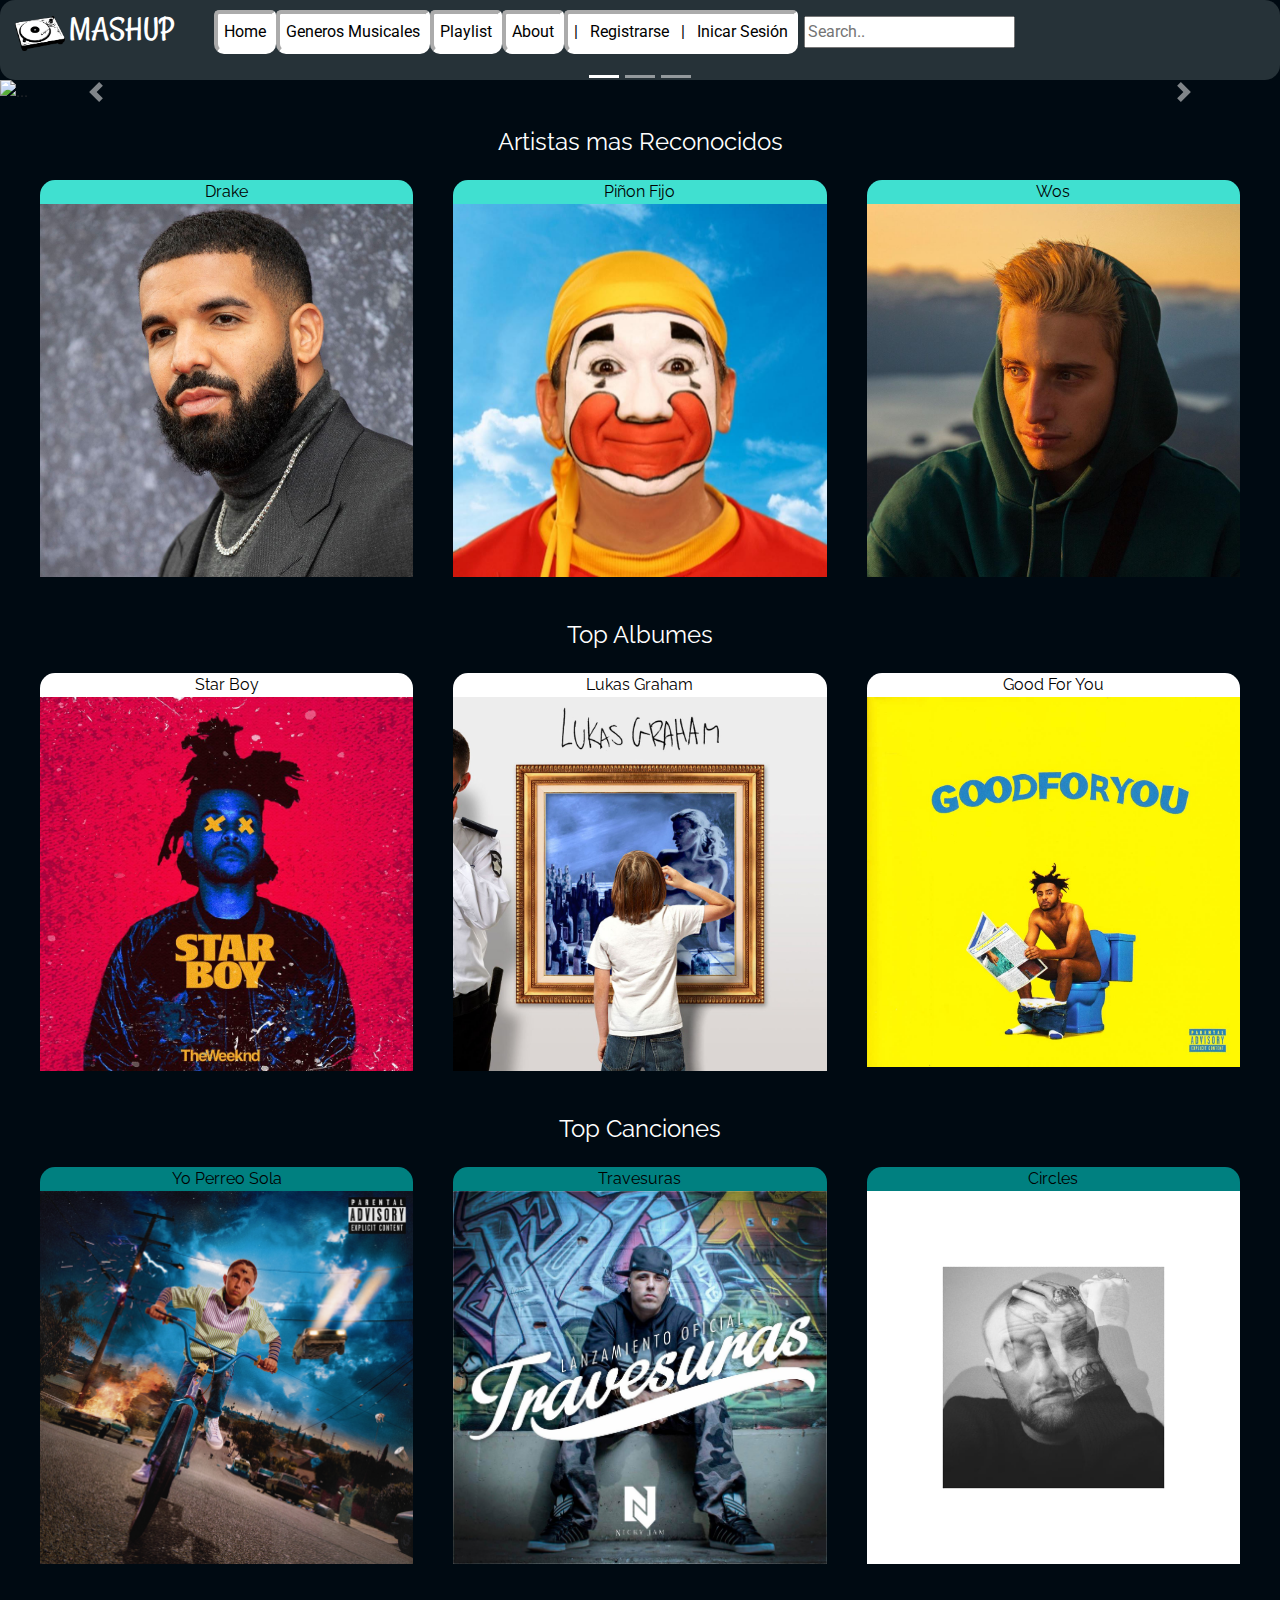
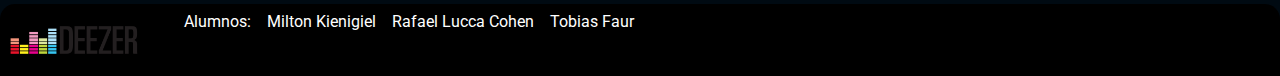
==== index.html @ afafc0b5 "Agregue Js para Header en el celu, no funciona todavia" ====
<!DOCTYPE html>
<html lang="en">
<head>
    <meta charset="UTF-8">
    <meta name="viewport" content="width=device-width, initial-scale=1.0">
    
    
    <script src="https://kit.fontawesome.com/a0c0bb4f74.js" crossorigin="anonymous"></script>
    <link href="https://fonts.googleapis.com/css2?family=Raleway:wght@800&display=swap" rel="stylesheet">
    <link href="https://fonts.googleapis.com/css2?family=Roboto:wght@500&display=swap" rel="stylesheet">
    <link href="https://fonts.googleapis.com/css2?family=Rancho&display=swap" rel="stylesheet">

    <link rel="stylesheet" href="https://stackpath.bootstrapcdn.com/bootstrap/4.4.1/css/bootstrap.min.css" integrity="sha384-Vkoo8x4CGsO3+Hhxv8T/Q5PaXtkKtu6ug5TOeNV6gBiFeWPGFN9MuhOf23Q9Ifjh" crossorigin="anonymous">
    <link rel="stylesheet" href="./css/index.css">

    <title>MASHUP</title>

</head>
<body>
    <header class="header" >
        <div><a href="index.html"><img  id="logo" src="./imagenes/Sello.png" alt="LOGO EMPRESA"></a>
            <h1 class="texto-mashup"><a href="index.html">MASHUP</a> </h1>
        </div>
        <nav class="main-nav">
            <ul id="ul"> 
                <li class="boton-home"><a class="texto-botones" href="index.html">Home</a> </li>
                <li class="boton-generos"><a class="texto-botones" href="generos.html">Generos Musicales</a></li>
                <li class="boton-playlist"><a class="texto-botones" href="playlist.html">Playlist</a></li>
                <li class="boton-about"><a class="texto-botones" href="about.html">About</a></li>
                <div class="texto-inicio">
                    <li>|</li>
                    <li>Registrarse</li>
                    <li>|</li>
                    <li>Inicar Sesión</li>
                </div>
                <li class="buscador"><input type="text" placeholder="Search.."> </li><i class="fas fa-search"></i>
                
            </ul>
        </nav>
        <div class="toggle-menu">
            <i class="fas fa-bars"></i>
        </div>
        <div class="main-nav2">
            <div class="boton-home"><a class="texto-botones" href="index.html">Home</a> </div>
            <div class="boton-generos"><a class="texto-botones" href="generos.html">Generos Musicales</a></div>
            <div class="boton-playlist"><a class="texto-botones" href="playlist.html">Playlist</a></div>
            <div class="boton-about"><a class="texto-botones" href="about.html">About</a></div>
            <div class="texto-inicio">
                <div>Registrarse</div>
                <div>Inicar Sesión</div>
            </div>
        </div>   
    </header>
    
    <div id="carouselExampleCaptions" class="carousel slide" data-ride="carousel">
        <ol class="carousel-indicators">
          <li data-target="#carouselExampleCaptions" data-slide-to="0" class="active"></li>
          <li data-target="#carouselExampleCaptions" data-slide-to="1"></li>
          <li data-target="#carouselExampleCaptions" data-slide-to="2"></li>
        </ol>
        <div class="carousel-inner">
          <div class="carousel-item active">
            <img src="./imagenes/fondo4.jpg" class="d-block w-100" alt="...">
            <div class="carousel-caption d-md-block texto-carousel">
              <h5>¿Aburrid@ en cuarentena?</h5>
              <p>¡Escuchá los temas mas candentes del verano!</p>
            </div>
          </div>
          <div class="carousel-item">
            <img src="./imagenes/fondo5.jpg" class="d-block w-100" alt="...">
            <div class="carousel-caption d-md-block texto-carousel">
              <h5>¡Que esperas para ser parte!</h5>
              <p>Una comunidad musical que te llenara de sorpresas</p>
            </div>
          </div>
          <div class="carousel-item">
            <img src="./imagenes/fondo6.jpg" class="d-block w-100" alt="...">
            <div class="carousel-caption d-md-block texto-carousel">
              <h5>Conviertete en un Socio Premium</h5>
              <p>Tendras contenido exclusivo y espacio ilimitado</p>
            </div>
          </div>
        </div>
        <a class="carousel-control-prev" href="#carouselExampleCaptions" role="button" data-slide="prev">
          <span class="carousel-control-prev-icon" aria-hidden="true"></span>
          <span class="sr-only">Previous</span>
        </a>
        <a class="carousel-control-next" href="#carouselExampleCaptions" role="button" data-slide="next">
          <span class="carousel-control-next-icon" aria-hidden="true"></span>
          <span class="sr-only">Next</span>
        </a>
      </div>
    
    <div class="container-artistas">
        <div class="texto-secciones">Artistas mas Reconocidos</div>
            <div class="seccion">
                <div>   
                    <div class="container2"><a class="textos" href="details.html">Drake</a>
                        <a href="details.html">
                            <img class="imagen-drake" src="./imagenes/drake4.jpg" alt="">
                        </a>
                    </div>
                </div>
                <div>
                    <div class="container2"><a class="textos" href="details.html">Piñon Fijo</a>
                        <a href="details.html">
                            <img class="imagen-drake" src="./imagenes/Piñon fijo.jpg" alt="">
                        </a>
                    </div>
                </div>
                <div>
                    <div class="container2"><a class="textos" href="details.html">Wos</a>
                        <a href="details.html">
                            <img class="imagen-drake" src="./imagenes/Wos.jpg" alt="">
                        </a>
                    </div>
                </div>
            </div>
    </div>
    <div class="container-album">
        <div class="texto-secciones">Top Albumes</div>
        <div class="seccion">
            <div>   
                <div class="container3"><a class="textos" href="detalles-album.html">Star Boy</a>
                    <a href="detalles-album.html">
                        <img class="imagen-colores" src="./imagenes/Star boy.jpg" alt="">
                    </a>
                </div>
            </div>
            <div>
                <div class="container3"><a class="textos" href="detalles-album.html">Lukas Graham</a>
                    <a href="detalles-album.html">
                        <img class="imagen-colores" src="./imagenes/Lukas graham.jpg" alt="">
                    </a>
                </div>
            </div>
            <div>
                <div class="container3"><a class="textos" href="detalles-album.html">Good For You</a>
                    <a href="detalles-album.html">
                        <img class="imagen-colores" src="./imagenes/Good For You.jpg" alt="">
                    </a>
                </div>
            </div>
        </div>
    </div>
    <div class="container-tracks">
        <div class="texto-secciones">Top Canciones</div> 
            <div class="seccion">
                <div>    
                    <div class="container1"><a class="textos" href="details.html">Yo Perreo Sola</a>
                            <a href="detalles-tracks.html">
                                <img class="imagen-perreo-sola" src="./imagenes/Cancion Yo perreo sola.jpg" alt="">
                            </a>
                    </div>
                </div>
                <div>
                    <div class="container1"><a class="textos" href="details.html">Travesuras</a> 
                        <a href="detalles-tracks.html">
                            <img class="imagen-travesuras" src="./imagenes/Cancion Travesuras.jpg" alt="">
                        </a>
                    </div>
                </div>
                <div>
                    <div class="container1"><a class="textos" href="details.html">Circles</a> 
                        <a href="detalles-tracks.html">
                            <img class="imagen-perreo-sola" src="./imagenes/Circles-Mac.jpg" alt="">
                        </a>
                    </div>
                </div>
            </div>
    </div>
    <footer class="footer">
        <img id="logo-deezer" src="./imagenes/Logo Deezer.png" alt="Logo Deezer" >
        <ul>
            <li>Alumnos:</li>
            <li>Milton Kienigiel</li>
            <li>Rafael Lucca Cohen</li>
            <li>Tobias Faur</li>
        </ul>
       
    </footer>
    <script src="js/home.js"></script>
    <script src="https://code.jquery.com/jquery-3.4.1.slim.min.js" integrity="sha384-J6qa4849blE2+poT4WnyKhv5vZF5SrPo0iEjwBvKU7imGFAV0wwj1yYfoRSJoZ+n" crossorigin="anonymous"></script>
    <script src="https://cdn.jsdelivr.net/npm/popper.js@1.16.0/dist/umd/popper.min.js" integrity="sha384-Q6E9RHvbIyZFJoft+2mJbHaEWldlvI9IOYy5n3zV9zzTtmI3UksdQRVvoxMfooAo" crossorigin="anonymous"></script>
    <script src="https://stackpath.bootstrapcdn.com/bootstrap/4.4.1/js/bootstrap.min.js" integrity="sha384-wfSDF2E50Y2D1uUdj0O3uMBJnjuUD4Ih7YwaYd1iqfktj0Uod8GCExl3Og8ifwB6" crossorigin="anonymous"></script>
</body>
</html>
---- css/index.css ----
/*----------------------  Mobile First------------------*/

.header{
    background-color:#263238;
    width: 100%;
    padding: 10px;
    display: flex;
    flex-direction: column;
    border-radius: 15px;
    font-family: 'Roboto', sans-serif;
    text-align: center;
}
a{
    text-decoration-line:none ;
    color: black;
}
.texto-mashup{
    font-family: 'Rancho', cursive;
    display: inline;
    font-size: xx-large;
}
.texto-mashup a{
    color: white;
    text-decoration-line:none ;
}


#logo{
    width: 50px;
    margin-left: 5px;
}
.main-nav2{
    text-align: center;
}
.main-nav ul li {

    list-style-type: none;
    padding:10px;
    color: black;
    
}
.main-nav ul{
    display:flex;

}
.main-nav{
    display:none;
}
.texto-inicio{
    background-color: white;
}

/*---------------------------------------------------------------------*/
/*-------------------------Body----------------------------*/
body{
    background-color: #000a12;
}
/*---------------------------------------------------------------------*/
/*----------------------  Botones Header ------------------*/
.boton-generos{
    border: white 4px inset;
    border-radius: 5px 5px 10px 10px;
    background-color: white;
}
.boton-playlist{
    border: white 4px inset;
    border-radius: 5px 5px 10px 10px;
    background-color: white;
}
.boton-home{
    border: white 4px inset;
    border-radius: 5px 5px 10px 10px;
    background-color: white;
}
.boton-about{
    border: white 4px inset;
    border-radius: 5px 5px 10px 10px;
    background-color: white;
}

.texto-inicio{
    border: white 4px inset;
    border-radius: 5px 5px 10px 10px;
    
}
.boton-about:hover{
    background-color: grey;
}
.boton-home:hover{
    background-color: darkcyan;  
}
.boton-playlist:hover{
    background-color: darkmagenta;
}
.boton-generos:hover{
    background-color: yellow;
}
.boton-home:hover a{
    color: white;
    text-decoration-line:none ;
}
.boton-playlist:hover a{
    color: white;
    text-decoration-line:none ;
}
.boton-generos:hover a{
    color: black;
    text-decoration-line:none ;
}
.boton-about:hover a{
    color: white;
    text-decoration-line:none ;
}
/*---------------------------------------------------------------------*/


/*----------------------------------Secciones Celu------------------------*/
.seccion{
    display: grid;
    grid-template-columns: 1fr ;
}
.texto-secciones{
    color: white;
    text-align: center;
    font-family: 'Raleway', sans-serif;
    
}
.textos{
    font-family: 'Raleway', sans-serif;
    color: black;
}


/*---------------------------------------------------------------------*/
/*----------------------------------Carousel------------------------*/
.texto-carousel{
    position: absolute;
    top:8% ;
}
/*---------------------------------------------------------------------*/
/*----------------------------------Top Canciones Celu------------------------*/
.container-tracks{
    
    margin: 20px;
    border-radius: 15px;
}
.container1{
    background-color: teal;
    margin: 20px;
    text-align: center;
    border-radius: 15px;
    
}
.container1 a:hover{
    text-decoration: none;
    color: grey;
}
.container1 img:hover{
    opacity: 50%;
}
.imagen-perreo-sola{
    width:100%;
}
.imagen-travesuras{
    width: 100%;
}
/*---------------------------------------------------------------------*/

/*----------------------------------Top Artistas Celu------------------------*/
.container-artistas{
    
    margin: 20px;
    margin-bottom: 20px;
    border-radius: 15px;
}
.container2{
    background-color: turquoise;
    margin: 20px;
    text-align: center;
    border-radius: 15px;
}
.container2 a:hover{
    text-decoration: none;
    color: grey;
}
.container2 img:hover{
    opacity: 50%;
}
.imagen-drake{
    width: 100%;
}
/*---------------------------------------------------------------------*/

/*----------------------------------Top Album Celu------------------------*/
.container-album{
  
    margin: 20px;
    border-radius: 15px;
}
.container3{
    background-color: white;
    margin: 20px;
    text-align: center;
    border-radius: 15px;
}
.container3 a:hover{
    text-decoration: none;
    color: grey;
}
.container3 img:hover{
    opacity: 50%;
}
.imagen-colores{
    width: 100%;
}
/*---------------------------------------------------------------------*/




/*----------------------------------Footer------------------------*/
.footer ul li{
    display:inline-flex ;
    list-style-type: none;
    padding:6px;
    color: white;
    flex-direction: row;
    justify-content:flex-end;
}
#logo-deezer{
    width: 20%;
    height: 60%;
    display: inline-block;
    margin-left: 10px;
}
.footer{
    display:flex;
    flex-direction: row;
    background-color: black;
    width: 100%;
    position: absolute;
    border-top-left-radius: 15px;
    border-top-right-radius: 15px;
}

/*---------------------------------------------------------------------*/




/*----------------------------------Computadora------------------------*/

@media(min-width:768px){

.header{
    display: flex;
    flex-direction: row;
}
.main-nav ul li{
    display:inline-flex ;
    list-style-type: none;
    padding:6px;
    color: black;
    flex-direction: row;
    justify-content:flex-end;
}
.main-nav{
    display: block;
}
.main-nav2{
    display: none;
}
.ul-margin{
    margin-top: none;
}


.texto-inicio{
    display:inline-flex;
    justify-content: flex-end;
}

/*---------------------------------------------------------------------*/
/*-----------------Header-toggle---------------------------------*/
.toggle-menu{
    display: none;
}
/*---------------------------------------------------------------------*/
/*---------------------------Carrusel---------------------------------*/
.texto-carousel h5{
    font-size: xx-large;
}
.texto-carousel p{
    font-size: x-large;
}
/*---------------------------------------------------------------------*/
/*----------------------------------Seccion Compu------------------------*/

.texto-secciones{
    color: white;
    text-align: center;
    font-size: x-large;
}
.seccion{
    display:grid;
    grid-template-columns:1fr 1fr 1fr;
    color: white;
}

/*---------------------------------------------------------------------*/

/*---------------------------------Footer--------------------------*/
#logo-deezer{
    width:10%;
    height:20%;
}

/*---------------------------------------------------------------------*/
}
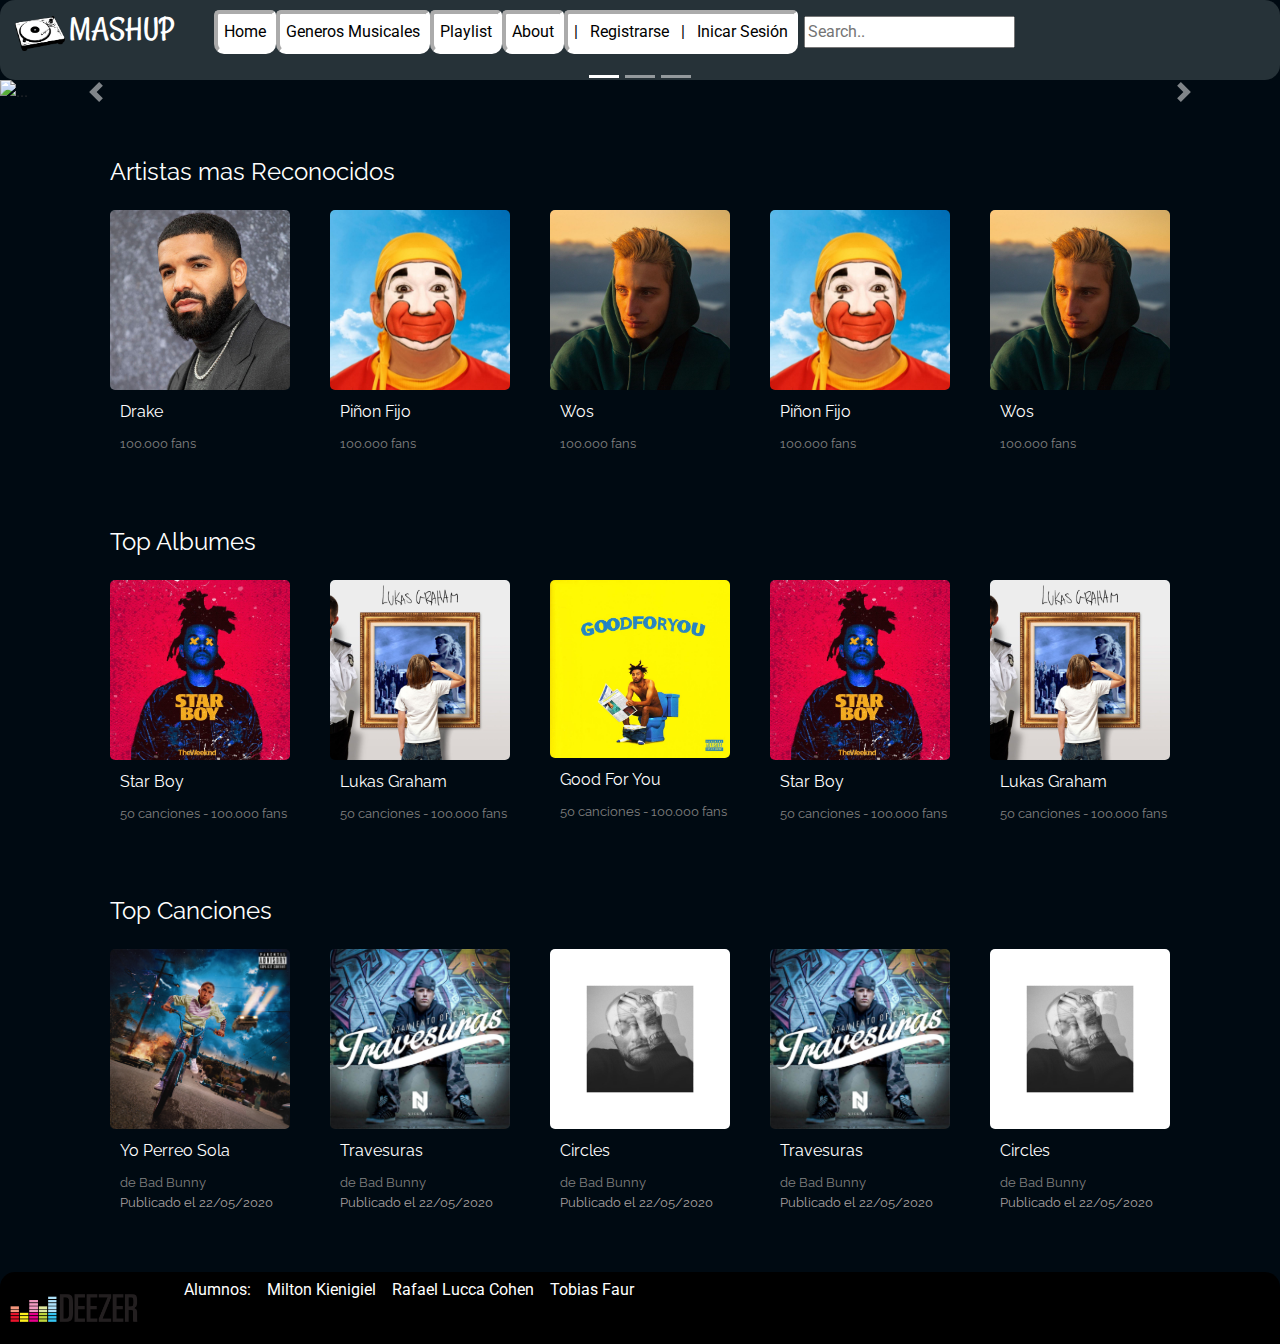
==== commit d4d3f417: "Cambie todo el home, falta hacer el slider para las secciones" ====
--- a/index.html
+++ b/index.html
@@ -4,7 +4,7 @@
     <meta charset="UTF-8">
     <meta name="viewport" content="width=device-width, initial-scale=1.0">
     
-    
+
     <script src="https://kit.fontawesome.com/a0c0bb4f74.js" crossorigin="anonymous"></script>
     <link href="https://fonts.googleapis.com/css2?family=Raleway:wght@800&display=swap" rel="stylesheet">
     <link href="https://fonts.googleapis.com/css2?family=Roboto:wght@500&display=swap" rel="stylesheet">
@@ -92,81 +92,182 @@
       </div>
     
     <div class="container-artistas">
-        <div class="texto-secciones">Artistas mas Reconocidos</div>
+        <div class="titulo-seccion">
+            <div class="texto-secciones">Artistas mas Reconocidos</div>
+                <div class="arrows">
+                    <i class="fas fa-chevron-left"></i>
+                    <i class="fas fa-chevron-right"></i>
+                </div>
+        </div>
+        
             <div class="seccion">
                 <div>   
-                    <div class="container2"><a class="textos" href="details.html">Drake</a>
+                    <div class="container2">
                         <a href="details.html">
                             <img class="imagen-drake" src="./imagenes/drake4.jpg" alt="">
                         </a>
-                    </div>
-                </div>
-                <div>
-                    <div class="container2"><a class="textos" href="details.html">Piñon Fijo</a>
+                        <a class="textos" href="details.html">Drake</a>
+                        <div class="textos2">100.000 fans</div>
+                    </div>
+                </div>
+                <div>
+                    <div class="container2">
                         <a href="details.html">
                             <img class="imagen-drake" src="./imagenes/Piñon fijo.jpg" alt="">
                         </a>
-                    </div>
-                </div>
-                <div>
-                    <div class="container2"><a class="textos" href="details.html">Wos</a>
+                        <a class="textos" href="details.html">Piñon Fijo</a>
+                        <div class="textos2">100.000 fans</div>
+                    </div>
+                </div>
+                <div>
+                    <div class="container2">
                         <a href="details.html">
                             <img class="imagen-drake" src="./imagenes/Wos.jpg" alt="">
                         </a>
-                    </div>
-                </div>
+                        <a class="textos" href="details.html">Wos</a>
+                        <div class="textos2">100.000 fans</div>
+                    </div>
+                </div>
+                <div>
+                    <div class="container2">
+                        <a href="details.html">
+                            <img class="imagen-drake" src="./imagenes/Piñon fijo.jpg" alt="">
+                        </a>
+                        <a class="textos" href="details.html">Piñon Fijo</a>
+                        <div class="textos2">100.000 fans</div>
+                    </div>
+                </div>
+                <div>
+                    <div class="container2">
+                        <a href="details.html">
+                            <img class="imagen-drake" src="./imagenes/Wos.jpg" alt="">
+                        </a>
+                        <a class="textos" href="details.html">Wos</a>
+                        <div class="textos2">100.000 fans</div>
+                    </div>
+                </div>
+                
             </div>
     </div>
+    
     <div class="container-album">
-        <div class="texto-secciones">Top Albumes</div>
+        <div class="titulo-seccion">
+            <div class="texto-secciones">Top Albumes</div>
+                <div class="arrows">
+                    <i class="fas fa-chevron-left"></i>
+                    <i class="fas fa-chevron-right"></i>
+                </div>
+        </div>
         <div class="seccion">
             <div>   
-                <div class="container3"><a class="textos" href="detalles-album.html">Star Boy</a>
+                <div class="container3">
                     <a href="detalles-album.html">
                         <img class="imagen-colores" src="./imagenes/Star boy.jpg" alt="">
                     </a>
+                    <a class="textos" href="detalles-album.html">Star Boy</a>
+                    <div class="textos2">50 canciones - 100.000 fans</div>
                 </div>
             </div>
             <div>
-                <div class="container3"><a class="textos" href="detalles-album.html">Lukas Graham</a>
+                <div class="container3">
                     <a href="detalles-album.html">
                         <img class="imagen-colores" src="./imagenes/Lukas graham.jpg" alt="">
                     </a>
+                    <a class="textos" href="detalles-album.html">Lukas Graham</a>
+                    <div class="textos2">50 canciones - 100.000 fans</div>
                 </div>
             </div>
             <div>
-                <div class="container3"><a class="textos" href="detalles-album.html">Good For You</a>
+                <div class="container3">
                     <a href="detalles-album.html">
                         <img class="imagen-colores" src="./imagenes/Good For You.jpg" alt="">
                     </a>
-                </div>
-            </div>
+                    <a class="textos" href="detalles-album.html">Good For You</a>
+                    <div class="textos2">50 canciones - 100.000 fans</div>
+                </div>
+            </div>
+            <div>   
+                <div class="container3">
+                    <a href="detalles-album.html">
+                        <img class="imagen-colores" src="./imagenes/Star boy.jpg" alt="">
+                    </a>
+                    <a class="textos" href="detalles-album.html">Star Boy</a>
+                    <div class="textos2">50 canciones - 100.000 fans</div>
+                </div>
+            </div>
+            <div>
+                <div class="container3">
+                    <a href="detalles-album.html">
+                        <img class="imagen-colores" src="./imagenes/Lukas graham.jpg" alt="">
+                    </a>
+                    <a class="textos" href="detalles-album.html">Lukas Graham</a>
+                    <div class="textos2">50 canciones - 100.000 fans</div>
+                </div>
+            </div>
+            
         </div>
     </div>
     <div class="container-tracks">
-        <div class="texto-secciones">Top Canciones</div> 
+
+        <div class="titulo-seccion">
+            <div class="texto-secciones">Top Canciones</div>
+                <div class="arrows">
+                    <i class="fas fa-chevron-left"></i>
+                    <i class="fas fa-chevron-right"></i>
+                </div>
+        </div> 
             <div class="seccion">
                 <div>    
-                    <div class="container1"><a class="textos" href="details.html">Yo Perreo Sola</a>
+                    <div class="container1">
                             <a href="detalles-tracks.html">
                                 <img class="imagen-perreo-sola" src="./imagenes/Cancion Yo perreo sola.jpg" alt="">
                             </a>
-                    </div>
-                </div>
-                <div>
-                    <div class="container1"><a class="textos" href="details.html">Travesuras</a> 
+                            <a class="textos" href="details.html">Yo Perreo Sola</a>
+                            <div class="textos2">de Bad Bunny</div>
+                            <div class="textos3">Publicado el 22/05/2020</div>
+                    </div>
+                </div>
+                <div>
+                    <div class="container1"> 
                         <a href="detalles-tracks.html">
                             <img class="imagen-travesuras" src="./imagenes/Cancion Travesuras.jpg" alt="">
                         </a>
-                    </div>
-                </div>
-                <div>
-                    <div class="container1"><a class="textos" href="details.html">Circles</a> 
+                        <a class="textos" href="details.html">Travesuras</a>
+                        <div class="textos2">de Bad Bunny</div>
+                        <div class="textos3">Publicado el 22/05/2020</div>
+                    </div>
+                </div>
+                <div>
+                    <div class="container1">
                         <a href="detalles-tracks.html">
                             <img class="imagen-perreo-sola" src="./imagenes/Circles-Mac.jpg" alt="">
                         </a>
-                    </div>
-                </div>
+                        <a class="textos" href="details.html">Circles</a>
+                        <div class="textos2">de Bad Bunny</div>
+                        <div class="textos3">Publicado el 22/05/2020</div> 
+                    </div>
+                </div>
+                <div>
+                    <div class="container1">
+                        <a href="detalles-tracks.html">
+                            <img class="imagen-travesuras" src="./imagenes/Cancion Travesuras.jpg" alt="">
+                        </a>
+                        <a class="textos" href="details.html">Travesuras</a> 
+                        <div class="textos2">de Bad Bunny</div>
+                        <div class="textos3">Publicado el 22/05/2020</div>
+                    </div>
+                </div>
+                <div>
+                    <div class="container1">
+                        <a href="detalles-tracks.html">
+                            <img class="imagen-perreo-sola" src="./imagenes/Circles-Mac.jpg" alt="">
+                        </a>
+                        <a class="textos" href="details.html">Circles</a> 
+                        <div class="textos2">de Bad Bunny</div>
+                        <div class="textos3">Publicado el 22/05/2020</div>
+                    </div>
+                </div>
+                
             </div>
     </div>
     <footer class="footer">
@@ -179,7 +280,7 @@
         </ul>
        
     </footer>
-    <script src="js/home.js"></script>
+    <script src="js/general.js"></script>
     <script src="https://code.jquery.com/jquery-3.4.1.slim.min.js" integrity="sha384-J6qa4849blE2+poT4WnyKhv5vZF5SrPo0iEjwBvKU7imGFAV0wwj1yYfoRSJoZ+n" crossorigin="anonymous"></script>
     <script src="https://cdn.jsdelivr.net/npm/popper.js@1.16.0/dist/umd/popper.min.js" integrity="sha384-Q6E9RHvbIyZFJoft+2mJbHaEWldlvI9IOYy5n3zV9zzTtmI3UksdQRVvoxMfooAo" crossorigin="anonymous"></script>
     <script src="https://stackpath.bootstrapcdn.com/bootstrap/4.4.1/js/bootstrap.min.js" integrity="sha384-wfSDF2E50Y2D1uUdj0O3uMBJnjuUD4Ih7YwaYd1iqfktj0Uod8GCExl3Og8ifwB6" crossorigin="anonymous"></script>
--- a/css/index.css
+++ b/css/index.css
@@ -10,6 +10,7 @@
     border-radius: 15px;
     font-family: 'Roboto', sans-serif;
     text-align: center;
+    box-sizing: border-box;
 }
 a{
     text-decoration-line:none ;
@@ -50,7 +51,9 @@
 .texto-inicio{
     background-color: white;
 }
-
+.fa-bars{
+    color: white;
+}
 /*---------------------------------------------------------------------*/
 /*-------------------------Body----------------------------*/
 body{
@@ -128,9 +131,31 @@
 }
 .textos{
     font-family: 'Raleway', sans-serif;
-    color: black;
-}
-
+    color: white;
+    display: flex;
+    align-items: flex-start;
+    padding: 10px;
+}
+
+.textos2{
+    font-family: 'Raleway', sans-serif;
+    color: grey;
+    display: flex;
+    align-self: flex-start;
+    padding-left:10px;
+    font-size: small;
+}
+.textos3{
+    font-family: 'Raleway', sans-serif;
+    color: rgb(168, 161, 161);
+    display: flex;
+    align-self: flex-start;
+    padding-left:10px;
+    font-size: smaller;
+}
+.arrows{
+    display: none;
+}
 
 /*---------------------------------------------------------------------*/
 /*----------------------------------Carousel------------------------*/
@@ -139,6 +164,7 @@
     top:8% ;
 }
 /*---------------------------------------------------------------------*/
+
 /*----------------------------------Top Canciones Celu------------------------*/
 .container-tracks{
     
@@ -146,15 +172,17 @@
     border-radius: 15px;
 }
 .container1{
-    background-color: teal;
-    margin: 20px;
-    text-align: center;
-    border-radius: 15px;
-    
-}
-.container1 a:hover{
-    text-decoration: none;
-    color: grey;
+  /*  background-color: teal; */
+    margin: 20px;
+    text-align: center;
+    border-radius: 15px;   
+}
+.container1 a{
+    color: white;
+}
+
+.container1 img{
+    border-radius: 5px;
 }
 .container1 img:hover{
     opacity: 50%;
@@ -175,14 +203,16 @@
     border-radius: 15px;
 }
 .container2{
-    background-color: turquoise;
-    margin: 20px;
-    text-align: center;
-    border-radius: 15px;
-}
-.container2 a:hover{
-    text-decoration: none;
-    color: grey;
+   /* background-color: turquoise; */
+    margin: 20px;
+    text-align: center;
+    border-radius: 15px;
+}
+.container2 a{
+    color: white;
+}
+.container2 img{
+    border-radius: 5px;
 }
 .container2 img:hover{
     opacity: 50%;
@@ -199,14 +229,16 @@
     border-radius: 15px;
 }
 .container3{
-    background-color: white;
-    margin: 20px;
-    text-align: center;
-    border-radius: 15px;
-}
-.container3 a:hover{
-    text-decoration: none;
-    color: grey;
+   /* background-color: white; */
+    margin: 20px;
+    text-align: center;
+    border-radius: 15px;
+}
+.container3 a{
+    color: white;
+}
+.container3 img{
+    border-radius: 5px;
 }
 .container3 img:hover{
     opacity: 50%;
@@ -298,16 +330,49 @@
 /*----------------------------------Seccion Compu------------------------*/
 
 .texto-secciones{
-    color: white;
-    text-align: center;
+
+    color: white;
+    text-align: left;
     font-size: x-large;
+    
 }
 .seccion{
     display:grid;
-    grid-template-columns:1fr 1fr 1fr;
-    color: white;
-}
-
+    grid-template-columns:1fr 1fr 1fr 1fr 1fr;
+    color: white;
+    margin-left:70px ;
+    margin-right:70px;
+}
+.titulo-seccion{
+    display: flex;
+    margin-left:90px ;
+    margin-right: 90px;
+    justify-content: space-between;
+
+}
+.arrows{
+    display: block;
+    border-radius: 5px;
+    height: max-content;
+}
+.fas{
+    color: white;
+}
+/*---------------------------------------------------------------------*/
+
+/*------------------------------Containers PC---------------------------*/
+.container-artistas{
+    margin-top: 50px;
+}
+
+.container-album{
+    margin-top: 50px;
+}
+.container-tracks{
+    margin-top: 50px;
+    margin-bottom: 40px;
+
+}
 /*---------------------------------------------------------------------*/
 
 /*---------------------------------Footer--------------------------*/
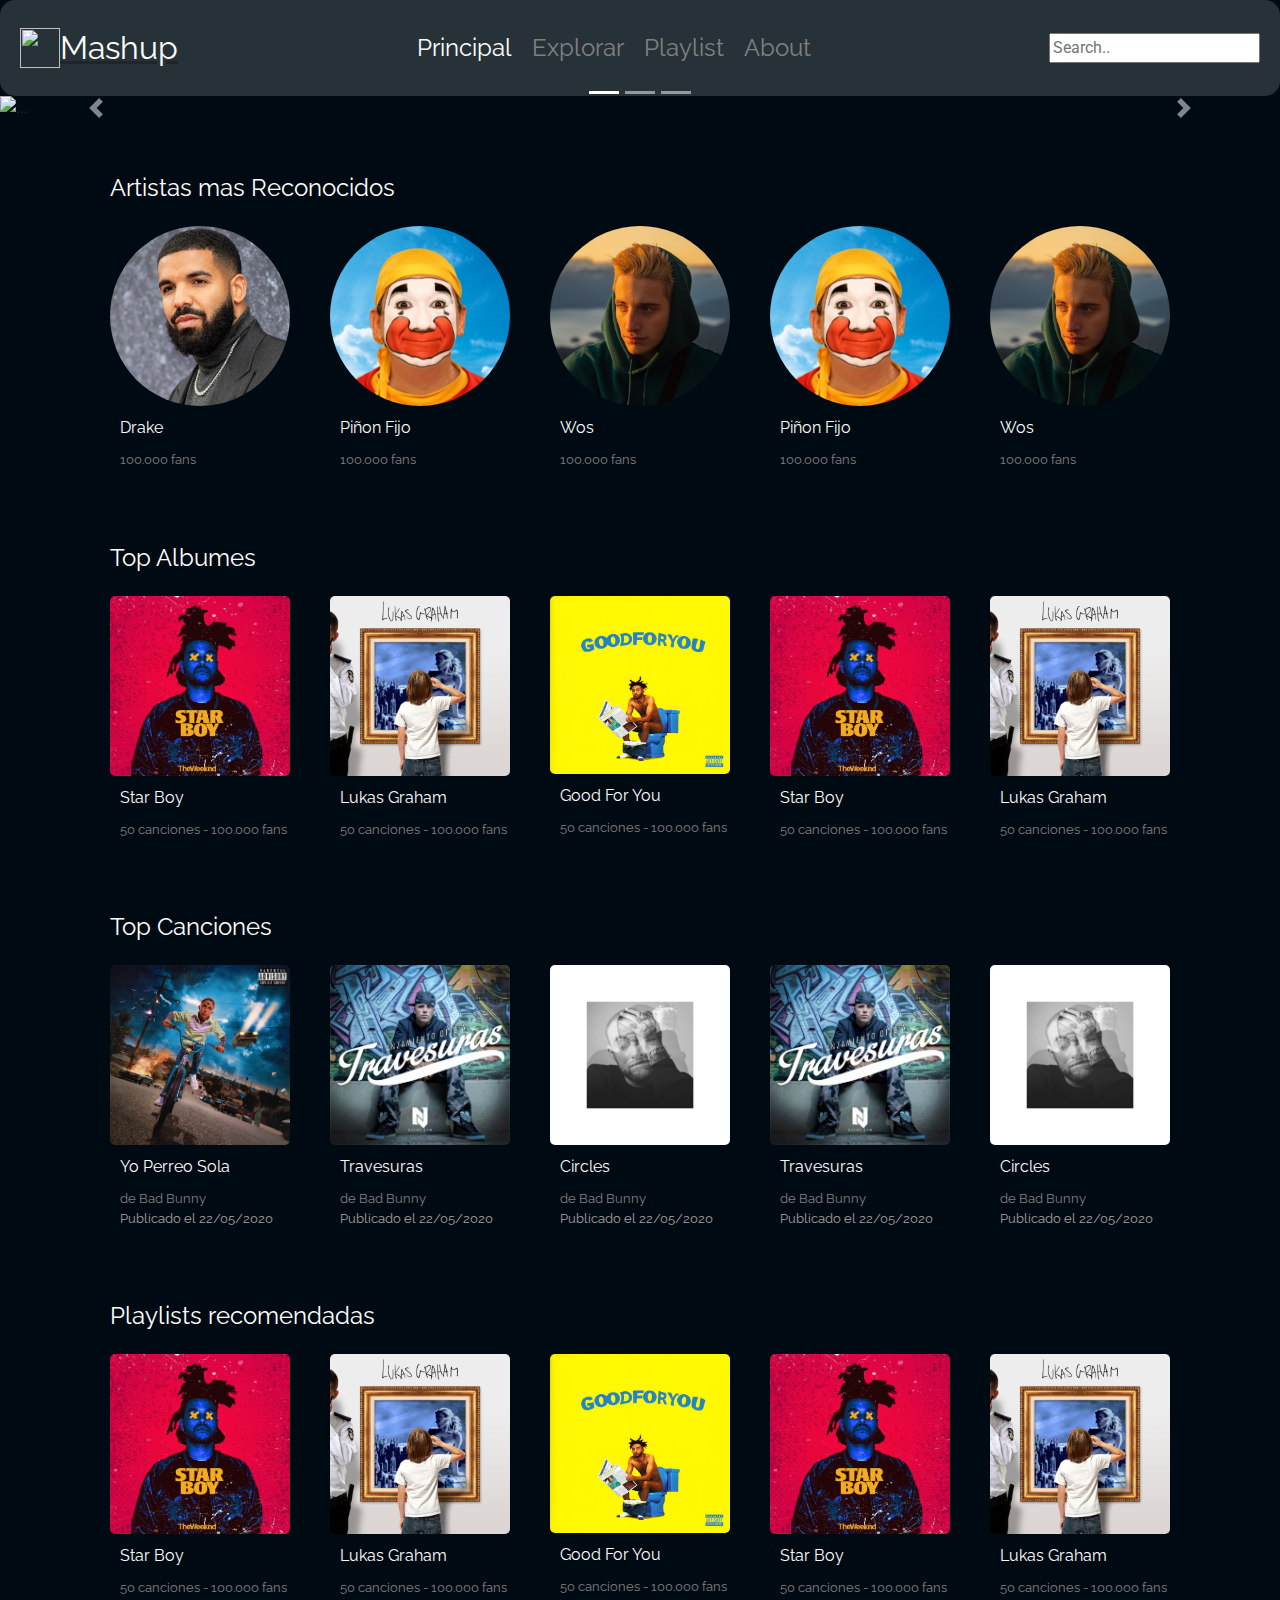
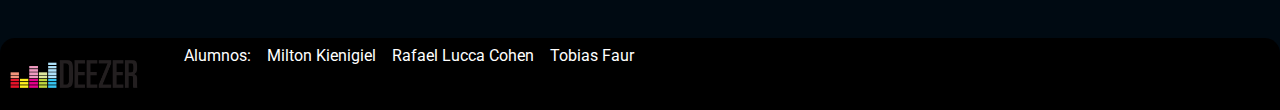
==== commit e153ff9b: "Cambie Headers en todas las paginas" ====
--- a/index.html
+++ b/index.html
@@ -18,10 +18,11 @@
 </head>
 <body>
     <header class="header" >
-        <div><a href="index.html"><img  id="logo" src="./imagenes/Sello.png" alt="LOGO EMPRESA"></a>
+        <div class="titulo-none">
+            <a href="index.html"><img  id="logo" src="./imagenes/Sello.png" alt="LOGO EMPRESA"></a>
             <h1 class="texto-mashup"><a href="index.html">MASHUP</a> </h1>
         </div>
-        <nav class="main-nav">
+        <!--<nav class="main-nav">
             <ul id="ul"> 
                 <li class="boton-home"><a class="texto-botones" href="index.html">Home</a> </li>
                 <li class="boton-generos"><a class="texto-botones" href="generos.html">Generos Musicales</a></li>
@@ -36,10 +37,30 @@
                 <li class="buscador"><input type="text" placeholder="Search.."> </li><i class="fas fa-search"></i>
                 
             </ul>
-        </nav>
+        </nav>-->
+        
         <div class="toggle-menu">
             <i class="fas fa-bars"></i>
         </div>
+        <div class="contenedor-header">
+            <div class="logo-titulo">
+                <img class="logo" src="../Proyecto Integrador/imagenes/Sello.png" alt="">
+                <div class="titulo-header">Mashup</div>
+            </div>
+            
+            <div class="centrar-objetos">
+                <a class="boton-principal2" href="index.html">Principal</a>
+                <a class="boton-explorar2" href="generos.html">Explorar</a>
+                <a class="boton-playlist2" href="playlist.html">Playlist</a>
+                <a class="boton-about2" href="about.html">About</a>
+            </div>
+            <div class="buscador">
+                <input  type="text" placeholder="Search..">
+            </div>
+            
+            
+        </div>
+
         <div class="main-nav2">
             <div class="boton-home"><a class="texto-botones" href="index.html">Home</a> </div>
             <div class="boton-generos"><a class="texto-botones" href="generos.html">Generos Musicales</a></div>
@@ -269,6 +290,66 @@
                 </div>
                 
             </div>
+    </div>
+    <div class="container-album">
+        <div class="titulo-seccion">
+            <div class="texto-secciones">Playlists recomendadas</div>
+                <div class="arrows">
+                    <i class="fas fa-chevron-left"></i>
+                    <i class="fas fa-chevron-right"></i>
+                </div>
+        </div>
+        <div class="seccion">
+            
+            <div>   
+                <div class="container3">
+                    <a href="detalles-album.html">
+                        <img class="imagen-colores" src="./imagenes/Star boy.jpg" alt="">
+                    </a>
+                    <a class="textos" href="detalles-album.html">Star Boy</a>
+                    <div class="textos2">50 canciones - 100.000 fans</div>
+                </div>
+            </div>
+            <div>
+                <div class="container3">
+                    <a href="detalles-album.html">
+                        <img class="imagen-colores" src="./imagenes/Lukas graham.jpg" alt="">
+                    </a>
+                    <a class="textos" href="detalles-album.html">Lukas Graham</a>
+                    <div class="textos2">50 canciones - 100.000 fans</div>
+                </div>
+            </div>
+            <div>
+                <div class="container3">
+                    <a href="detalles-album.html">
+                        <img class="imagen-colores" src="./imagenes/Good For You.jpg" alt="">
+                    </a>
+                    <a class="textos" href="detalles-album.html">Good For You</a>
+                    <div class="textos2">50 canciones - 100.000 fans</div>
+                </div>
+            </div>
+            <div>   
+                <div class="container3">
+                    <a href="detalles-album.html">
+                        <img class="imagen-colores" src="./imagenes/Star boy.jpg" alt="">
+                    </a>
+                    <a class="textos" href="detalles-album.html">Star Boy</a>
+                    <div class="textos2">50 canciones - 100.000 fans</div>
+                </div>
+            </div>
+            <div>
+                <div class="container3">
+                    <a href="detalles-album.html">
+                        <img class="imagen-colores" src="./imagenes/Lukas graham.jpg" alt="">
+                    </a>
+                    <a class="textos" href="detalles-album.html">Lukas Graham</a>
+                    <div class="textos2">50 canciones - 100.000 fans</div>
+                </div>
+            </div>
+                
+                   
+        
+        </div>
     </div>
     <footer class="footer">
         <img id="logo-deezer" src="./imagenes/Logo Deezer.png" alt="Logo Deezer" >
--- a/css/index.css
+++ b/css/index.css
@@ -116,8 +116,115 @@
     text-decoration-line:none ;
 }
 /*---------------------------------------------------------------------*/
-
-
+/*-------------------------Nuevo Header-------------------------*/
+#logo{
+    display: none;
+}
+
+.main-nav2{
+    display: none;
+}
+
+.logo{
+    width: 20px;
+}
+.centrar-objetos{
+    display: flex;
+    flex-direction: column;
+}
+.texto-mashup{
+    display: none;
+}
+/*-------------------------Nuevo Header Celu-------------------------*/
+.logo-titulo{
+    text-decoration-line:underline ;
+}
+.contenedor-header{
+    background-color:#263238;
+    width: 100%;
+    padding: 10px;
+   
+    border-radius: 15px;
+    box-sizing: border-box;
+
+    display: flex;
+    flex-direction: column;
+
+    align-items: center;
+    justify-content: space-between;
+}
+.logo-titulo{
+    align-items: center;
+    justify-content: center;
+}
+
+.logo{
+    width: 40px;
+    height: 40px;
+}
+
+.boton-principal2{
+    color: white;
+    font-family: 'Raleway', sans-serif;
+    font-size: x-large;
+    padding: 10px;
+    text-decoration-line:none;
+}
+.boton-principal2:hover{
+    text-decoration-line:none;
+    color: white;
+}
+.boton-explorar2{
+    color: grey;
+    font-family: 'Raleway', sans-serif;
+    font-size: x-large;
+    padding: 10px;
+    text-decoration-line:none ;
+}
+.boton-explorar2:hover{
+    color: white;
+}
+.boton-playlist2{
+    font-family: 'Raleway', sans-serif;
+    font-size: x-large;
+    color: grey;
+    padding: 10px;
+    text-decoration-line:none ;
+}
+.boton-playlist2:hover{
+    color: white;
+}
+.boton-about2{
+    color: grey;
+    font-family: 'Raleway', sans-serif;
+    font-size: x-large;
+    padding: 10px;
+    text-decoration-line:none ;
+}
+.boton-about2:hover{
+    color: white;
+}
+
+.centrar-objetos{
+    display: flex;   
+    
+
+    
+}
+
+/*-------------------------------HEADER INTENTO-----------------------*/
+    
+    
+.titulo-header{
+    font-family: 'Raleway', sans-serif;
+    font-size: xx-large;
+    color: white;
+    }
+   
+    .logo-titulo{
+        display: inline-flex;
+    }
+    /*---------------------------------------------------------------------*/
 /*----------------------------------Secciones Celu------------------------*/
 .seccion{
     display: grid;
@@ -127,6 +234,7 @@
     color: white;
     text-align: center;
     font-family: 'Raleway', sans-serif;
+    font-size: x-large;
     
 }
 .textos{
@@ -212,7 +320,7 @@
     color: white;
 }
 .container2 img{
-    border-radius: 5px;
+    border-radius: 50%;
 }
 .container2 img:hover{
     opacity: 50%;
@@ -318,7 +426,99 @@
 .toggle-menu{
     display: none;
 }
-/*---------------------------------------------------------------------*/
+#logo{
+    display: none;
+}
+.texto-mashup{
+    display: none;
+}
+/*---------------------------------------------------------------------*/
+/*-------------------------Nuevo Header-------------------------*/
+.titulo-none{
+    display: none;
+}
+.contenedor-header{
+    background-color:#263238;
+    width: 100%;
+    padding: 10px;
+   
+    border-radius: 15px;
+    box-sizing: border-box;
+
+    display: flex;
+    flex-direction: row;
+    align-items: center;
+    justify-content: space-between;
+}
+
+
+.logo{
+    width: 40px;
+    height: 40px;
+}
+
+.boton-principal2{
+    color: white;
+    font-family: 'Raleway', sans-serif;
+    font-size: x-large;
+    padding: 10px;
+    text-decoration-line:none;
+}
+.boton-principal2:hover{
+    text-decoration-line:none;
+    color: white;
+}
+.boton-explorar2{
+    color: grey;
+    font-family: 'Raleway', sans-serif;
+    font-size: x-large;
+    padding: 10px;
+    text-decoration-line:none ;
+}
+.boton-explorar2:hover{
+    color: white;
+}
+.boton-playlist2{
+    font-family: 'Raleway', sans-serif;
+    font-size: x-large;
+    color: grey;
+    padding: 10px;
+    text-decoration-line:none ;
+}
+.boton-playlist2:hover{
+    color: white;
+}
+.boton-about2{
+    color: grey;
+    font-family: 'Raleway', sans-serif;
+    font-size: x-large;
+    padding: 10px;
+    text-decoration-line:none ;
+}
+.boton-about2:hover{
+    color: white;
+}
+
+.centrar-objetos{
+    display: flex;   
+    flex-direction:row ;    
+
+    
+}
+
+/*-------------------------------HEADER INTENTO-----------------------*/
+    
+    
+.titulo-header{
+    font-family: 'Raleway', sans-serif;
+    font-size: xx-large;
+    color: white;
+    }
+   
+    .logo-titulo{
+        display: inline-flex;
+    }
+    /*---------------------------------------------------------------------*/
 /*---------------------------Carrusel---------------------------------*/
 .texto-carousel h5{
     font-size: xx-large;
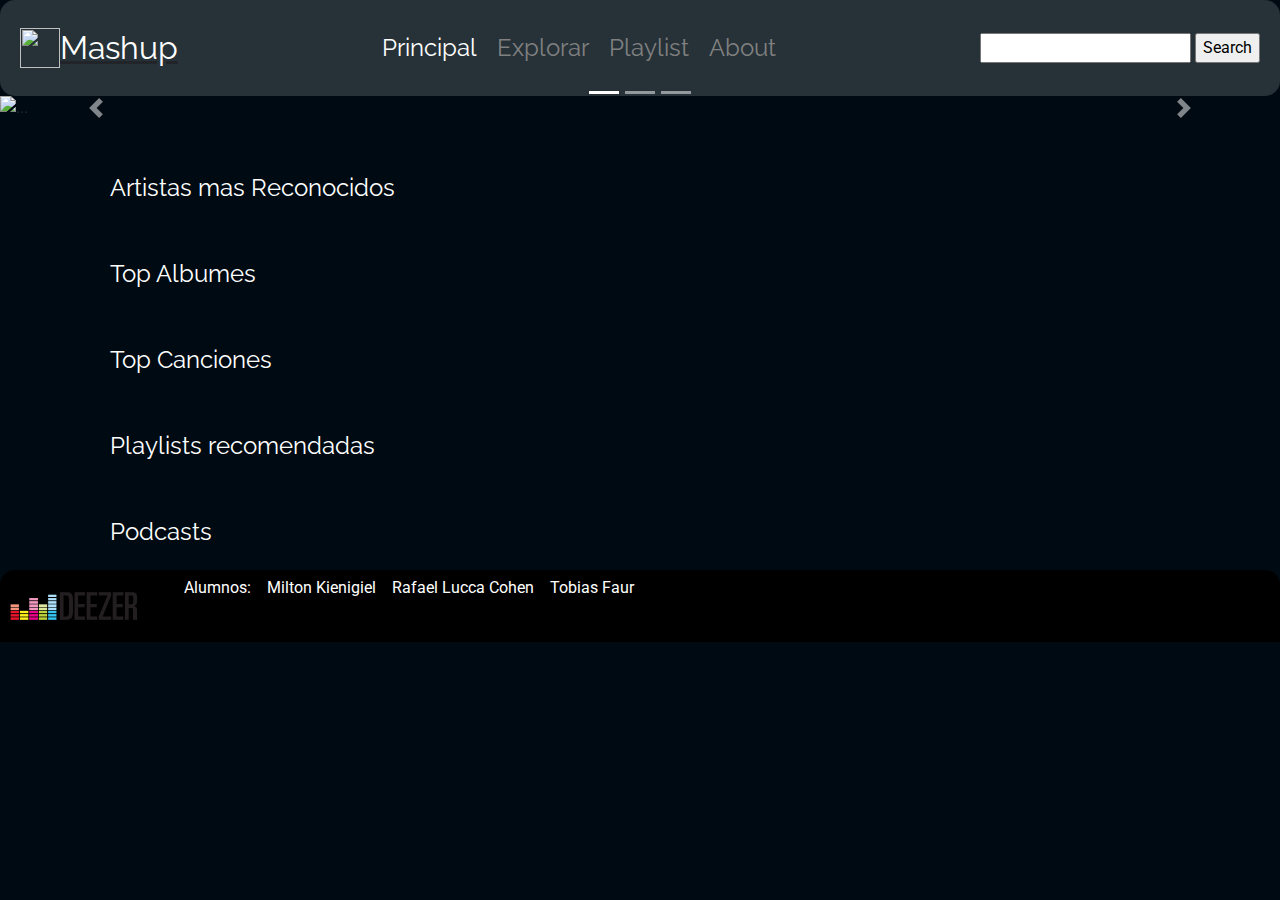
==== commit 1fb3820d: "Primera conexion con API Deezer, falta ver pag resultados, cambios en el footer y paginas de detalle" ====
--- a/index.html
+++ b/index.html
@@ -55,7 +55,11 @@
                 <a class="boton-about2" href="about.html">About</a>
             </div>
             <div class="buscador">
-                <input  type="text" placeholder="Search..">
+                <form action="index.html" method="GET">
+                    <input type="text" name="busqueda" id="buscador">
+                    <input type="submit" value="Search" id="boton-busqueda">
+                </form>
+                
             </div>
             
             
@@ -121,8 +125,8 @@
                 </div>
         </div>
         
-            <div class="seccion">
-                <div>   
+            <div class="seccion-artista">
+               <!-- <div>   
                     <div class="container2">
                         <a href="details.html">
                             <img class="imagen-drake" src="./imagenes/drake4.jpg" alt="">
@@ -167,7 +171,7 @@
                         <div class="textos2">100.000 fans</div>
                     </div>
                 </div>
-                
+            -->
             </div>
     </div>
     
@@ -179,7 +183,34 @@
                     <i class="fas fa-chevron-right"></i>
                 </div>
         </div>
-        <div class="seccion">
+        <div class="seccion-album">
+            <!--<div>   
+                <div class="container3">
+                    <a href="detalles-album.html">
+                        <img class="imagen-colores" src="./imagenes/Star boy.jpg" alt="">
+                    </a>
+                    <a class="textos" href="detalles-album.html">Star Boy</a>
+                    <div class="textos2">50 canciones - 100.000 fans</div>
+                </div>
+            </div>
+            <div>
+                <div class="container3">
+                    <a href="detalles-album.html">
+                        <img class="imagen-colores" src="./imagenes/Lukas graham.jpg" alt="">
+                    </a>
+                    <a class="textos" href="detalles-album.html">Lukas Graham</a>
+                    <div class="textos2">50 canciones - 100.000 fans</div>
+                </div>
+            </div>
+            <div>
+                <div class="container3">
+                    <a href="detalles-album.html">
+                        <img class="imagen-colores" src="./imagenes/Good For You.jpg" alt="">
+                    </a>
+                    <a class="textos" href="detalles-album.html">Good For You</a>
+                    <div class="textos2">50 canciones - 100.000 fans</div>
+                </div>
+            </div>
             <div>   
                 <div class="container3">
                     <a href="detalles-album.html">
@@ -197,34 +228,7 @@
                     <a class="textos" href="detalles-album.html">Lukas Graham</a>
                     <div class="textos2">50 canciones - 100.000 fans</div>
                 </div>
-            </div>
-            <div>
-                <div class="container3">
-                    <a href="detalles-album.html">
-                        <img class="imagen-colores" src="./imagenes/Good For You.jpg" alt="">
-                    </a>
-                    <a class="textos" href="detalles-album.html">Good For You</a>
-                    <div class="textos2">50 canciones - 100.000 fans</div>
-                </div>
-            </div>
-            <div>   
-                <div class="container3">
-                    <a href="detalles-album.html">
-                        <img class="imagen-colores" src="./imagenes/Star boy.jpg" alt="">
-                    </a>
-                    <a class="textos" href="detalles-album.html">Star Boy</a>
-                    <div class="textos2">50 canciones - 100.000 fans</div>
-                </div>
-            </div>
-            <div>
-                <div class="container3">
-                    <a href="detalles-album.html">
-                        <img class="imagen-colores" src="./imagenes/Lukas graham.jpg" alt="">
-                    </a>
-                    <a class="textos" href="detalles-album.html">Lukas Graham</a>
-                    <div class="textos2">50 canciones - 100.000 fans</div>
-                </div>
-            </div>
+            </div>-->
             
         </div>
     </div>
@@ -237,8 +241,8 @@
                     <i class="fas fa-chevron-right"></i>
                 </div>
         </div> 
-            <div class="seccion">
-                <div>    
+            <div class="seccion-canciones">
+                <!-- <div>    
                     <div class="container1">
                             <a href="detalles-tracks.html">
                                 <img class="imagen-perreo-sola" src="./imagenes/Cancion Yo perreo sola.jpg" alt="">
@@ -287,8 +291,8 @@
                         <div class="textos2">de Bad Bunny</div>
                         <div class="textos3">Publicado el 22/05/2020</div>
                     </div>
-                </div>
-                
+                </div>-->
+            
             </div>
     </div>
     <div class="container-album">
@@ -299,8 +303,35 @@
                     <i class="fas fa-chevron-right"></i>
                 </div>
         </div>
-        <div class="seccion">
-            
+        <div class="seccion-playlist">
+            
+          <!--  <div>   
+                <div class="container3">
+                    <a href="detalles-album.html">
+                        <img class="imagen-colores" src="./imagenes/Star boy.jpg" alt="">
+                    </a>
+                    <a class="textos" href="detalles-album.html">Star Boy</a>
+                    <div class="textos2">50 canciones - 100.000 fans</div>
+                </div>
+            </div>
+            <div>
+                <div class="container3">
+                    <a href="detalles-album.html">
+                        <img class="imagen-colores" src="./imagenes/Lukas graham.jpg" alt="">
+                    </a>
+                    <a class="textos" href="detalles-album.html">Lukas Graham</a>
+                    <div class="textos2">50 canciones - 100.000 fans</div>
+                </div>
+            </div>
+            <div>
+                <div class="container3">
+                    <a href="detalles-album.html">
+                        <img class="imagen-colores" src="./imagenes/Good For You.jpg" alt="">
+                    </a>
+                    <a class="textos" href="detalles-album.html">Good For You</a>
+                    <div class="textos2">50 canciones - 100.000 fans</div>
+                </div>
+            </div>
             <div>   
                 <div class="container3">
                     <a href="detalles-album.html">
@@ -318,6 +349,39 @@
                     <a class="textos" href="detalles-album.html">Lukas Graham</a>
                     <div class="textos2">50 canciones - 100.000 fans</div>
                 </div>
+            </div>-->
+                
+                   
+        
+        </div>
+    </div>
+    <div class="container-album">
+        <div class="titulo-seccion">
+            <div class="texto-secciones">Podcasts</div>
+                <div class="arrows">
+                    <i class="fas fa-chevron-left"></i>
+                    <i class="fas fa-chevron-right"></i>
+                </div>
+        </div>
+        <div class="seccion-podcast">
+            
+          <!--  <div>   
+                <div class="container3">
+                    <a href="detalles-album.html">
+                        <img class="imagen-colores" src="./imagenes/Star boy.jpg" alt="">
+                    </a>
+                    <a class="textos" href="detalles-album.html">Star Boy</a>
+                    <div class="textos2">50 canciones - 100.000 fans</div>
+                </div>
+            </div>
+            <div>
+                <div class="container3">
+                    <a href="detalles-album.html">
+                        <img class="imagen-colores" src="./imagenes/Lukas graham.jpg" alt="">
+                    </a>
+                    <a class="textos" href="detalles-album.html">Lukas Graham</a>
+                    <div class="textos2">50 canciones - 100.000 fans</div>
+                </div>
             </div>
             <div>
                 <div class="container3">
@@ -345,7 +409,7 @@
                     <a class="textos" href="detalles-album.html">Lukas Graham</a>
                     <div class="textos2">50 canciones - 100.000 fans</div>
                 </div>
-            </div>
+            </div>-->
                 
                    
         
@@ -361,9 +425,13 @@
         </ul>
        
     </footer>
-    <script src="js/general.js"></script>
+    
     <script src="https://code.jquery.com/jquery-3.4.1.slim.min.js" integrity="sha384-J6qa4849blE2+poT4WnyKhv5vZF5SrPo0iEjwBvKU7imGFAV0wwj1yYfoRSJoZ+n" crossorigin="anonymous"></script>
     <script src="https://cdn.jsdelivr.net/npm/popper.js@1.16.0/dist/umd/popper.min.js" integrity="sha384-Q6E9RHvbIyZFJoft+2mJbHaEWldlvI9IOYy5n3zV9zzTtmI3UksdQRVvoxMfooAo" crossorigin="anonymous"></script>
+    
     <script src="https://stackpath.bootstrapcdn.com/bootstrap/4.4.1/js/bootstrap.min.js" integrity="sha384-wfSDF2E50Y2D1uUdj0O3uMBJnjuUD4Ih7YwaYd1iqfktj0Uod8GCExl3Og8ifwB6" crossorigin="anonymous"></script>
+    <script src="js/general.js"></script>
+    <script src="js/index.js"></script>
+
 </body>
 </html>--- a/css/index.css
+++ b/css/index.css
@@ -226,7 +226,23 @@
     }
     /*---------------------------------------------------------------------*/
 /*----------------------------------Secciones Celu------------------------*/
-.seccion{
+.seccion-artista{
+    display: grid;
+    grid-template-columns: 1fr ;
+}
+.seccion-album{
+    display: grid;
+    grid-template-columns: 1fr ;
+}
+.seccion-canciones{
+    display: grid;
+    grid-template-columns: 1fr ;
+}
+.seccion-playlist{
+    display: grid;
+    grid-template-columns: 1fr ;
+}
+.seccion-podcast{
     display: grid;
     grid-template-columns: 1fr ;
 }
@@ -536,7 +552,35 @@
     font-size: x-large;
     
 }
-.seccion{
+.seccion-artista{
+    display:grid;
+    grid-template-columns:1fr 1fr 1fr 1fr 1fr;
+    color: white;
+    margin-left:70px ;
+    margin-right:70px;
+}
+.seccion-album{
+    display:grid;
+    grid-template-columns:1fr 1fr 1fr 1fr 1fr;
+    color: white;
+    margin-left:70px ;
+    margin-right:70px;
+}
+.seccion-canciones{
+    display:grid;
+    grid-template-columns:1fr 1fr 1fr 1fr 1fr;
+    color: white;
+    margin-left:70px ;
+    margin-right:70px;
+}
+.seccion-playlist{
+    display:grid;
+    grid-template-columns:1fr 1fr 1fr 1fr 1fr;
+    color: white;
+    margin-left:70px ;
+    margin-right:70px;
+}
+.seccion-podcast{
     display:grid;
     grid-template-columns:1fr 1fr 1fr 1fr 1fr;
     color: white;
@@ -573,6 +617,7 @@
     margin-bottom: 40px;
 
 }
+
 /*---------------------------------------------------------------------*/
 
 /*---------------------------------Footer--------------------------*/
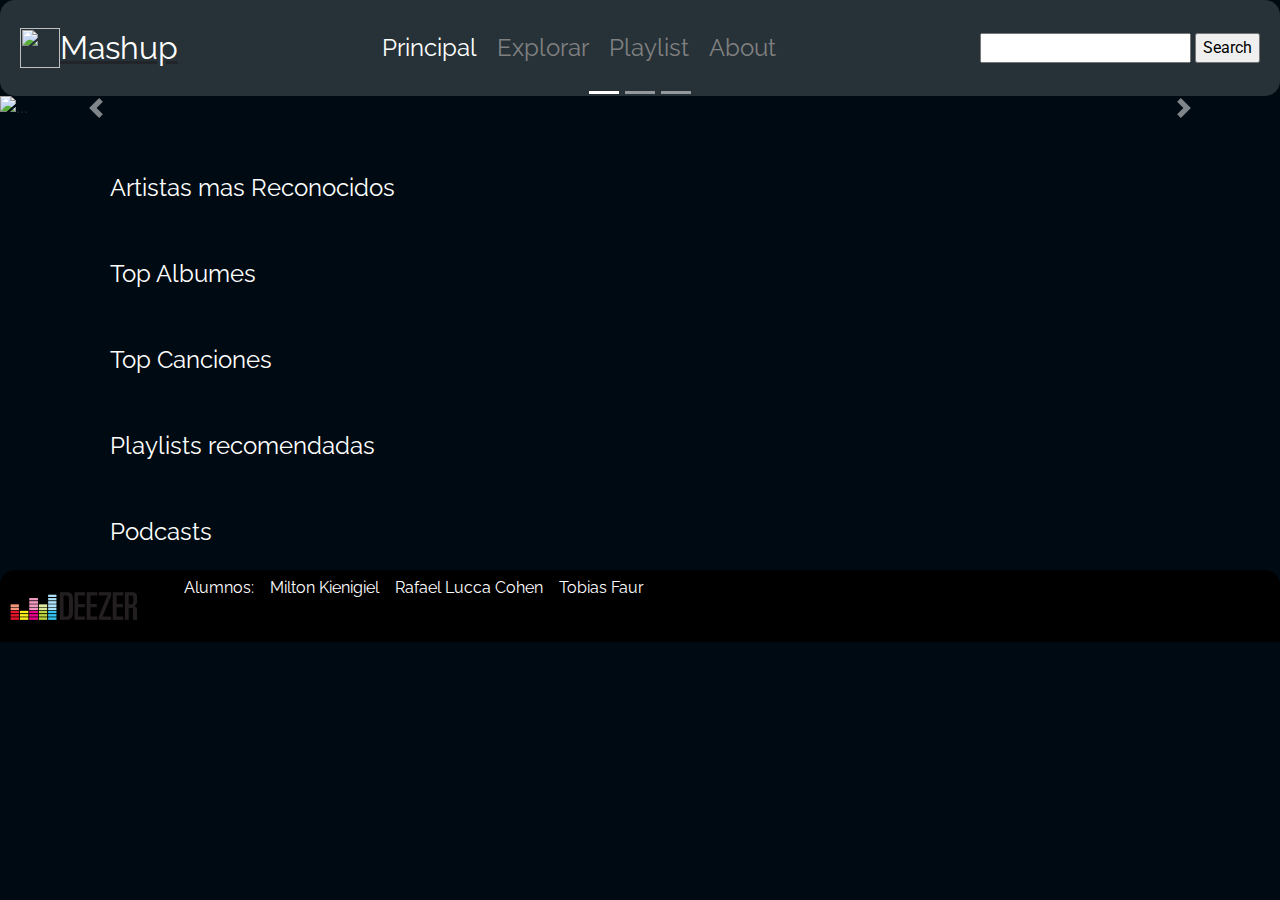
==== commit dbef8cee: "Cambios en el footer redes sociales" ====
--- a/index.html
+++ b/index.html
@@ -55,7 +55,7 @@
                 <a class="boton-about2" href="about.html">About</a>
             </div>
             <div class="buscador">
-                <form action="index.html" method="GET">
+                <form action="resultados.html" method="GET">
                     <input type="text" name="busqueda" id="buscador">
                     <input type="submit" value="Search" id="boton-busqueda">
                 </form>
@@ -422,6 +422,10 @@
             <li>Milton Kienigiel</li>
             <li>Rafael Lucca Cohen</li>
             <li>Tobias Faur</li>
+            <li><i class="fab fa-twitter-square"></i></li>
+            <li><i class="fab fa-facebook"></i></li>
+            <li><i class="fab fa-whatsapp-square"></i></li>
+            <li><i class="fab fa-instagram-square"></i></li>
         </ul>
        
     </footer>
--- a/css/index.css
+++ b/css/index.css
@@ -383,6 +383,7 @@
     color: white;
     flex-direction: row;
     justify-content:flex-end;
+    font-family: 'Raleway', sans-serif;
 }
 #logo-deezer{
     width: 20%;
